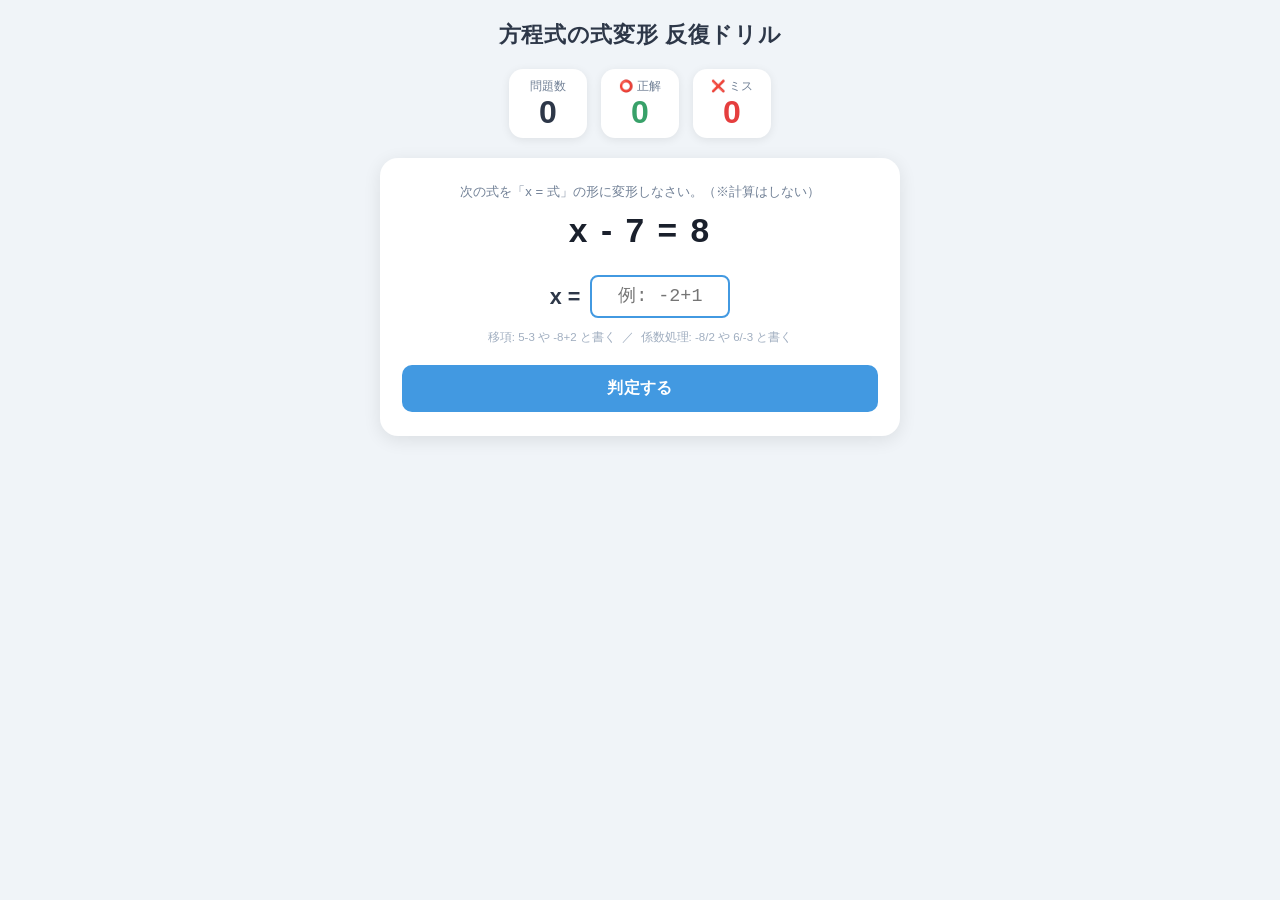
==== baka/index.html @ f58b98ed "Create index.html" ====
<!DOCTYPE html>
<html lang="ja">
<head>
<meta charset="UTF-8">
<meta name="viewport" content="width=device-width, initial-scale=1.0">
<title>方程式の式変形 反復ドリル</title>
<style>
* { box-sizing: border-box; margin: 0; padding: 0; }

body {
  font-family: 'Helvetica Neue', Arial, 'Hiragino Kaku Gothic ProN', 'Hiragino Sans', Meiryo, sans-serif;
  background: #f0f4f8;
  color: #1a202c;
  min-height: 100vh;
  padding: 20px 16px 40px;
}

header {
  text-align: center;
  margin-bottom: 20px;
}

header h1 {
  font-size: 1.35rem;
  color: #2d3748;
  font-weight: 800;
  letter-spacing: 0.03em;
}

/* ── Counter board ── */
.counter-board {
  display: flex;
  justify-content: center;
  gap: 14px;
  margin-bottom: 20px;
}

.counter-item {
  position: relative;
  background: #fff;
  border-radius: 14px;
  padding: 10px 18px;
  text-align: center;
  box-shadow: 0 2px 10px rgba(0,0,0,0.08);
  min-width: 78px;
}

.counter-label {
  font-size: 0.72rem;
  color: #718096;
  margin-bottom: 2px;
}

.counter-value {
  font-size: 2rem;
  font-weight: 900;
  line-height: 1;
  display: inline-block;
}

.counter-value.total   { color: #2d3748; }
.counter-value.correct { color: #38a169; }
.counter-value.miss    { color: #e53e3e; }

@keyframes popBounce {
  0%   { transform: scale(1); }
  45%  { transform: scale(1.6); }
  100% { transform: scale(1); }
}

.bounce { animation: popBounce 0.38s ease; }

@keyframes floatUp {
  0%   { opacity: 1; transform: translateX(-50%) translateY(0); }
  100% { opacity: 0; transform: translateX(-50%) translateY(-44px); }
}

.plus-one-float {
  position: absolute;
  top: 0;
  left: 50%;
  transform: translateX(-50%);
  font-size: 1.1rem;
  font-weight: 900;
  pointer-events: none;
  animation: floatUp 0.8s ease forwards;
  white-space: nowrap;
}

/* ── Card ── */
.card {
  background: #fff;
  border-radius: 18px;
  padding: 24px 22px;
  box-shadow: 0 4px 18px rgba(0,0,0,0.09);
  max-width: 520px;
  margin: 0 auto;
}

.instruction {
  font-size: 0.82rem;
  color: #718096;
  text-align: center;
  margin-bottom: 10px;
  line-height: 1.5;
}

.equation-display {
  font-size: 2.1rem;
  font-weight: 800;
  text-align: center;
  margin-bottom: 22px;
  color: #1a202c;
  letter-spacing: 0.06em;
  min-height: 2.6rem;
}

.input-row {
  display: flex;
  align-items: center;
  justify-content: center;
  gap: 10px;
  margin-bottom: 10px;
}

.x-label {
  font-size: 1.35rem;
  font-weight: 700;
  color: #2d3748;
  white-space: nowrap;
}

#answer-input {
  width: 140px;
  font-size: 1.15rem;
  padding: 9px 12px;
  border: 2px solid #cbd5e0;
  border-radius: 8px;
  outline: none;
  text-align: center;
  transition: border-color 0.2s;
  font-family: 'Courier New', Courier, monospace;
}

#answer-input:focus  { border-color: #4299e1; }
#answer-input:disabled { background: #f7fafc; color: #718096; }

.hint-text {
  text-align: center;
  font-size: 0.72rem;
  color: #a0aec0;
  margin-bottom: 18px;
  line-height: 1.6;
}

#submit-btn {
  display: block;
  width: 100%;
  padding: 13px;
  font-size: 1rem;
  font-weight: 700;
  border: none;
  border-radius: 10px;
  cursor: pointer;
  background: #4299e1;
  color: #fff;
  transition: background 0.2s, transform 0.1s;
  letter-spacing: 0.02em;
}

#submit-btn:hover  { background: #3182ce; }
#submit-btn:active { transform: scale(0.97); }
#submit-btn.next-mode       { background: #48bb78; }
#submit-btn.next-mode:hover { background: #38a169; }

/* ── Feedback ── */
.feedback { display: none; margin-top: 22px; }

.feedback.correct,
.feedback.incorrect,
.feedback.calculated-warning { display: block !important; }

.result-badge {
  font-size: 1.35rem;
  font-weight: 900;
  text-align: center;
  padding: 11px 10px;
  border-radius: 10px;
  margin-bottom: 14px;
  line-height: 1.4;
}

.correct-badge  { background: #c6f6d5; color: #276749; }
.warning-badge  { background: #fefcbf; color: #744210; }
.error-badge    { background: #fed7d7; color: #822727; }

.diff-table {
  width: 100%;
  border-collapse: collapse;
  margin-bottom: 14px;
}

.diff-table th {
  text-align: left;
  font-size: 0.76rem;
  color: #718096;
  padding: 5px 8px;
  white-space: nowrap;
  width: 115px;
  vertical-align: middle;
}

.diff-table td {
  padding: 6px 8px;
  font-weight: 700;
  font-size: 1.05rem;
  font-family: 'Courier New', Courier, monospace;
  word-break: break-all;
  vertical-align: middle;
}

.diff-table tr:first-child td {
  border-bottom: 1px solid #e2e8f0;
  padding-bottom: 8px;
}

.diff-table tr:last-child td {
  padding-top: 8px;
}

.char-error {
  color: #dc2626;
  background-color: #fee2e2;
  border: 2px dashed #ef4444;
  padding: 1px 6px;
  border-radius: 4px;
  font-weight: 900;
  display: inline-block;
}

.char-correct {
  color: #16a34a;
  background-color: #dcfce7;
  border: 2px solid #86efac;
  padding: 1px 6px;
  border-radius: 4px;
  font-weight: 900;
  display: inline-block;
}

.rule-box {
  background: #ebf8ff;
  border-left: 4px solid #63b3ed;
  padding: 10px 14px;
  border-radius: 0 8px 8px 0;
  font-size: 0.88rem;
  color: #2a4365;
  line-height: 1.65;
}

/* ── Mobile ── */
@media (max-width: 480px) {
  header h1 { font-size: 1.05rem; }

  .counter-board { gap: 8px; }
  .counter-item  { padding: 8px 10px; min-width: 66px; }
  .counter-value { font-size: 1.55rem; }
  .counter-label { font-size: 0.68rem; }

  .card { padding: 16px 14px; }

  .equation-display { font-size: 1.45rem; }

  #answer-input { width: 125px; font-size: 1rem; }
  .x-label      { font-size: 1.1rem; }

  .result-badge { font-size: 1.1rem; }

  .diff-table th { width: 90px; font-size: 0.7rem; }
  .diff-table td { font-size: 0.95rem; }

  .rule-box { font-size: 0.82rem; }
}
</style>
</head>
<body>

<header>
  <h1>方程式の式変形 反復ドリル</h1>
</header>

<div class="counter-board">
  <div class="counter-item">
    <div class="counter-label">問題数</div>
    <span class="counter-value total" id="cnt-total">0</span>
  </div>
  <div class="counter-item">
    <div class="counter-label">⭕️ 正解</div>
    <span class="counter-value correct" id="cnt-correct">0</span>
  </div>
  <div class="counter-item">
    <div class="counter-label">❌ ミス</div>
    <span class="counter-value miss" id="cnt-miss">0</span>
  </div>
</div>

<div class="card">
  <p class="instruction">次の式を「x = 式」の形に変形しなさい。（※計算はしない）</p>
  <div class="equation-display" id="equation"></div>

  <div class="input-row">
    <span class="x-label">x =</span>
    <input type="text" id="answer-input" placeholder="例: -2+1"
           autocomplete="off" autocorrect="off" autocapitalize="off" spellcheck="false">
  </div>

  <p class="hint-text">
    移項: 5-3 や -8+2 と書く &nbsp;／&nbsp; 係数処理: -8/2 や 6/-3 と書く
  </p>

  <button id="submit-btn">判定する</button>

  <div id="feedback-box" class="feedback">
    <div id="result-badge" class="result-badge"></div>
    <table class="diff-table" id="diff-table">
      <tr>
        <th>あなたの入力</th>
        <td id="user-display"></td>
      </tr>
      <tr>
        <th>書くべき正解</th>
        <td id="expected-display"></td>
      </tr>
    </table>
    <div id="rule-box" class="rule-box"></div>
  </div>
</div>

<script>
// ── State ────────────────────────────────────────────────────────────────────
let totalCount   = 0;
let correctCount = 0;
let missCount    = 0;
let isAnswered   = false;
let currentProblem = null;

// ── Problem generation ────────────────────────────────────────────────────────
function randInt(lo, hi) {
  return Math.floor(Math.random() * (hi - lo + 1)) + lo;
}

function randNonZero() {
  let n;
  do { n = randInt(-9, 9); } while (n === 0);
  return n;
}

// a in [-9,9] \ {0,1}
function randCoeff() {
  let n;
  do { n = randInt(-9, 9); } while (n === 0 || n === 1);
  return n;
}

function generateProblem() {
  if (Math.random() < 0.5) {
    // Pattern A: x ± a = b
    const a = randNonZero();
    const b = randNonZero();
    let displayEq, expected, ruleText;

    if (a > 0) {
      displayEq = `x + ${a} = ${b}`;
      expected  = `${b}-${a}`;
      ruleText  = `左辺の「+${a}」を右辺に移すときは、符号をひっくり返して「−${a}」にします。`;
    } else {
      const absA = Math.abs(a);
      displayEq = `x - ${absA} = ${b}`;
      expected  = `${b}+${absA}`;
      ruleText  = `左辺の「−${absA}」を右辺に移すときは、符号をひっくり返して「+${absA}」にします。`;
    }
    return { displayEq, expected, ruleText };

  } else {
    // Pattern B: ax = b
    const a = randCoeff();
    const b = randNonZero();

    let displayEq;
    if (a === -1)      displayEq = `-x = ${b}`;
    else if (a < 0)    displayEq = `${a}x = ${b}`;
    else               displayEq = `${a}x = ${b}`;

    const expected = `${b}/${a}`;
    const ruleText = `x に掛けてある係数「${a}」で両辺を割るため、右辺は「${b}/${a}」にします。（掛け算・割り算の移動では符号は変えません）`;
    return { displayEq, expected, ruleText };
  }
}

// ── Input processing ──────────────────────────────────────────────────────────
function normalizeString(s) {
  s = s.replace(/[\s　]/g, '');          // remove spaces (including full-width)
  s = s.replace(/^[xX]\s*=\s*/, '');         // strip leading x=
  s = s.replace(/[＋]/g, '+');
  s = s.replace(/[－−ー‐‑‒–—―−]/g, '-');
  s = s.replace(/[÷]/g, '/');
  s = s.replace(/[／]/g, '/');
  s = s.replace(/[０-９]/g, c => String.fromCharCode(c.charCodeAt(0) - 0xFF10 + 0x30));
  return s;
}

function isPureValueInput(s) {
  return !s.includes('+') && !s.includes('/') && /^-?\d+(\.\d+)?$/.test(s);
}

// 分数・加減式を有理数 {n, d} に解析する
function evalSimpleExpr(s) {
  const si = s.lastIndexOf('/');
  if (si > 0) {
    const n = parseInt(s.slice(0, si), 10), d = parseInt(s.slice(si + 1), 10);
    if (!isNaN(n) && !isNaN(d) && d !== 0) return { n, d };
    return null;
  }
  for (let i = 1; i < s.length; i++) {
    if (s[i] === '+') {
      const a = parseInt(s.slice(0, i), 10), b = parseInt(s.slice(i + 1), 10);
      if (!isNaN(a) && !isNaN(b)) return { n: a + b, d: 1 };
    }
    if (s[i] === '-') {
      const a = parseInt(s.slice(0, i), 10), b = parseInt(s.slice(i + 1), 10);
      if (!isNaN(a) && !isNaN(b)) return { n: a - b, d: 1 };
    }
  }
  const n = parseInt(s, 10);
  return isNaN(n) ? null : { n, d: 1 };
}

// 文字列は違うが値が等しい（例: "-8/3" と "8/-3"）かを判定
function isMathEquivalent(userVal, expectedVal) {
  const u = evalSimpleExpr(userVal), e = evalSimpleExpr(expectedVal);
  return !!(u && e && u.n * e.d === u.d * e.n);
}

function escHtml(s) {
  return s.replace(/&/g, '&amp;').replace(/</g, '&lt;').replace(/>/g, '&gt;');
}

// ── Diff visual ───────────────────────────────────────────────────────────────
function buildDiffVisual(userStr, expectedStr) {
  const maxLen = Math.max(userStr.length, expectedStr.length);
  let userHtml = '', expHtml = '';

  for (let i = 0; i < maxLen; i++) {
    const uc = i < userStr.length   ? userStr[i]     : null;
    const ec = i < expectedStr.length ? expectedStr[i] : null;

    if (uc === ec) {
      if (uc !== null) userHtml += escHtml(uc);
      if (ec !== null) expHtml  += escHtml(ec);
    } else {
      if (uc !== null) userHtml += `<span class="char-error">${escHtml(uc)}</span>`;
      if (ec !== null) expHtml  += `<span class="char-correct">${escHtml(ec)}</span>`;
    }
  }
  return { userHtml, expHtml };
}

// ── Sound ─────────────────────────────────────────────────────────────────────
function playTone(freqs, type, vol) {
  try {
    const ctx = new (window.AudioContext || window.webkitAudioContext)();
    freqs.forEach((freq, i) => {
      const osc  = ctx.createOscillator();
      const gain = ctx.createGain();
      osc.connect(gain);
      gain.connect(ctx.destination);
      osc.type = type;
      osc.frequency.value = freq;
      const t = ctx.currentTime + i * 0.18;
      gain.gain.setValueAtTime(vol, t);
      gain.gain.exponentialRampToValueAtTime(0.001, t + 0.28);
      osc.start(t);
      osc.stop(t + 0.3);
    });
  } catch (e) {}
}

const playCorrectSound   = () => playTone([659, 880], 'sine',     0.28);
const playIncorrectSound = () => playTone([140, 110], 'sawtooth', 0.25);

// ── Counter animation ─────────────────────────────────────────────────────────
function animateCounter(elId, floatText, floatColor) {
  const el = document.getElementById(elId);
  el.classList.remove('bounce');
  void el.offsetWidth; // force reflow
  el.classList.add('bounce');
  el.addEventListener('animationend', () => el.classList.remove('bounce'), { once: true });

  const floater = document.createElement('span');
  floater.className = 'plus-one-float';
  floater.textContent = floatText;
  floater.style.color = floatColor;
  el.closest('.counter-item').appendChild(floater);
  setTimeout(() => floater.remove(), 820);
}

// ── Load new problem ──────────────────────────────────────────────────────────
function loadNewProblem() {
  currentProblem = generateProblem();
  document.getElementById('equation').textContent = currentProblem.displayEq;

  const input = document.getElementById('answer-input');
  input.value    = '';
  input.disabled = false;

  const fb = document.getElementById('feedback-box');
  fb.className = 'feedback';

  const btn = document.getElementById('submit-btn');
  btn.textContent = '判定する';
  btn.className   = '';

  isAnswered = false;
  input.focus();
}

// ── Submit handler ────────────────────────────────────────────────────────────
function handleSubmit() {
  if (isAnswered) { loadNewProblem(); return; }

  const raw  = document.getElementById('answer-input').value.trim();
  if (!raw) return;

  const userVal     = normalizeString(raw);
  const expectedVal = currentProblem.expected;
  const isPure      = isPureValueInput(userVal);
  const isCorrect   = !isPure && userVal === expectedVal;
  const isSameValue = !isPure && !isCorrect && isMathEquivalent(userVal, expectedVal);

  // Increment total
  totalCount++;
  document.getElementById('cnt-total').textContent = totalCount;
  animateCounter('cnt-total', '+1', '#4a5568');

  // Disable input, switch button
  const input = document.getElementById('answer-input');
  input.disabled = true;
  const btn = document.getElementById('submit-btn');
  btn.textContent = '次の問題へ（Enter）';
  btn.className   = 'next-mode';
  isAnswered = true;

  const fb           = document.getElementById('feedback-box');
  const badge        = document.getElementById('result-badge');
  const userDisp     = document.getElementById('user-display');
  const expDisp      = document.getElementById('expected-display');
  const ruleBox      = document.getElementById('rule-box');

  ruleBox.textContent = currentProblem.ruleText;

  if (isCorrect) {
    // ── Case 1: Correct ───────────────────────────────────────────────
    correctCount++;
    document.getElementById('cnt-correct').textContent = correctCount;
    animateCounter('cnt-correct', '+1', '#38a169');
    playCorrectSound();

    fb.className = 'feedback correct';
    badge.className = 'result-badge correct-badge';
    badge.textContent = '⭕️ 大正解！';

    userDisp.innerHTML = `x = ${escHtml(raw)}`;
    expDisp.innerHTML  = `x = <span class="char-correct">${escHtml(expectedVal)}</span>`;

  } else if (isPure || isSameValue) {
    // ── Case 2: Calculated-value or equivalent-but-wrong-form warning ─
    missCount++;
    document.getElementById('cnt-miss').textContent = missCount;
    animateCounter('cnt-miss', '+1', '#e53e3e');
    playIncorrectSound();

    fb.className = 'feedback calculated-warning';
    badge.className = 'result-badge warning-badge';
    badge.textContent = '⚠️ 不正解（計算後の値ではなく式を書く）';

    userDisp.innerHTML = isPure
      ? `x = ${escHtml(raw)}（計算後の答え）`
      : `x = ${escHtml(raw)}（書き方が違います）`;
    expDisp.innerHTML  = `x = <span class="char-correct">${escHtml(expectedVal)}</span>`;

  } else {
    // ── Case 3: Wrong expression ──────────────────────────────────────
    missCount++;
    document.getElementById('cnt-miss').textContent = missCount;
    animateCounter('cnt-miss', '+1', '#e53e3e');
    playIncorrectSound();

    fb.className = 'feedback incorrect';
    badge.className = 'result-badge error-badge';
    badge.textContent = '❌ 不正解（間違っています）';

    const { userHtml, expHtml } = buildDiffVisual(userVal, expectedVal);
    userDisp.innerHTML = `x = ${userHtml}`;
    expDisp.innerHTML  = `x = ${expHtml}`;
  }
}

// ── Event listeners ───────────────────────────────────────────────────────────
document.getElementById('submit-btn').addEventListener('click', handleSubmit);

document.getElementById('answer-input').addEventListener('keydown', e => {
  if (e.key === 'Enter') { e.preventDefault(); handleSubmit(); }
});

document.addEventListener('keydown', e => {
  if (e.key === 'Enter' && isAnswered &&
      document.activeElement !== document.getElementById('answer-input')) {
    handleSubmit();
  }
});

// ── Init ──────────────────────────────────────────────────────────────────────
loadNewProblem();
</script>
</body>
</html>
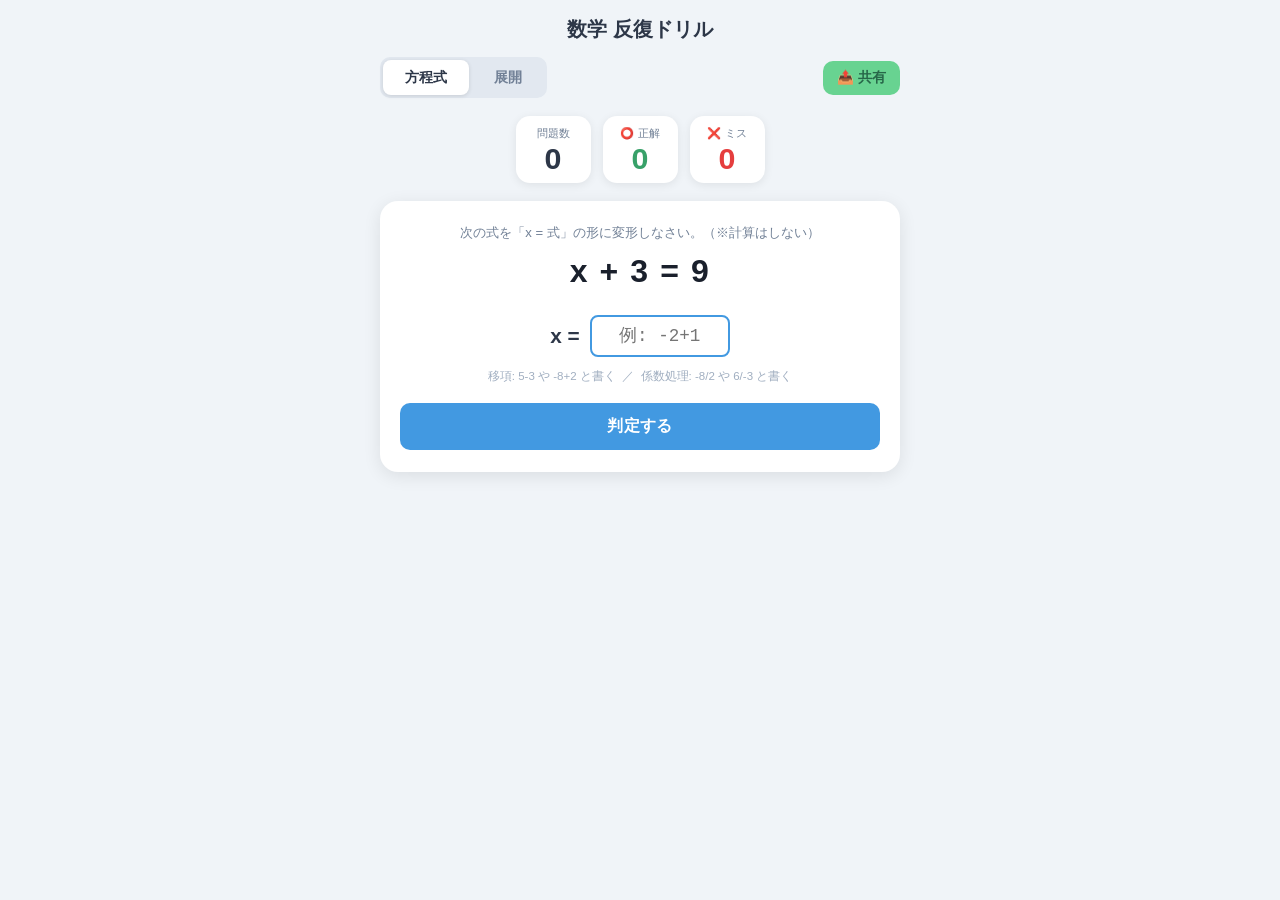
==== commit ecb7a0cb: "Update index.html" ====
--- a/baka/index.html
+++ b/baka/index.html
@@ -3,7 +3,7 @@
 <head>
 <meta charset="UTF-8">
 <meta name="viewport" content="width=device-width, initial-scale=1.0">
-<title>方程式の式変形 反復ドリル</title>
+<title>数学 反復ドリル</title>
 <style>
 * { box-sizing: border-box; margin: 0; padding: 0; }
 
@@ -12,52 +12,90 @@
   background: #f0f4f8;
   color: #1a202c;
   min-height: 100vh;
-  padding: 20px 16px 40px;
-}
-
-header {
-  text-align: center;
-  margin-bottom: 20px;
-}
-
-header h1 {
-  font-size: 1.35rem;
+  padding: 16px 16px 48px;
+}
+
+header { text-align: center; margin-bottom: 14px; }
+header h1 { font-size: 1.25rem; color: #2d3748; font-weight: 800; }
+
+/* ── Top bar: tabs + share ── */
+.top-bar {
+  display: flex;
+  align-items: center;
+  justify-content: space-between;
+  max-width: 520px;
+  margin: 0 auto 18px;
+  gap: 10px;
+}
+
+.tab-bar {
+  display: flex;
+  background: #e2e8f0;
+  border-radius: 10px;
+  padding: 3px;
+  gap: 3px;
+}
+
+.tab-btn {
+  padding: 8px 22px;
+  border: none;
+  border-radius: 8px;
+  font-size: 0.9rem;
+  font-weight: 700;
+  cursor: pointer;
+  background: transparent;
+  color: #718096;
+  transition: background 0.18s, color 0.18s;
+}
+.tab-btn.active {
+  background: #fff;
   color: #2d3748;
-  font-weight: 800;
-  letter-spacing: 0.03em;
-}
+  box-shadow: 0 1px 4px rgba(0,0,0,0.12);
+}
+
+#share-btn {
+  padding: 8px 14px;
+  border: none;
+  border-radius: 10px;
+  background: #68d391;
+  color: #276749;
+  font-size: 0.85rem;
+  font-weight: 700;
+  cursor: pointer;
+  white-space: nowrap;
+  transition: background 0.18s;
+}
+#share-btn:hover { background: #48bb78; }
+
+/* ── Tab panels ── */
+.tab-panel { display: none; }
+.tab-panel.active { display: block; }
 
 /* ── Counter board ── */
 .counter-board {
   display: flex;
   justify-content: center;
-  gap: 14px;
-  margin-bottom: 20px;
+  gap: 12px;
+  margin-bottom: 18px;
 }
 
 .counter-item {
   position: relative;
   background: #fff;
   border-radius: 14px;
-  padding: 10px 18px;
+  padding: 10px 16px;
   text-align: center;
   box-shadow: 0 2px 10px rgba(0,0,0,0.08);
-  min-width: 78px;
-}
-
-.counter-label {
-  font-size: 0.72rem;
-  color: #718096;
-  margin-bottom: 2px;
-}
-
+  min-width: 75px;
+}
+
+.counter-label { font-size: 0.7rem; color: #718096; margin-bottom: 2px; }
 .counter-value {
-  font-size: 2rem;
+  font-size: 1.9rem;
   font-weight: 900;
   line-height: 1;
   display: inline-block;
 }
-
 .counter-value.total   { color: #2d3748; }
 .counter-value.correct { color: #38a169; }
 .counter-value.miss    { color: #e53e3e; }
@@ -67,20 +105,17 @@
   45%  { transform: scale(1.6); }
   100% { transform: scale(1); }
 }
-
 .bounce { animation: popBounce 0.38s ease; }
 
 @keyframes floatUp {
   0%   { opacity: 1; transform: translateX(-50%) translateY(0); }
   100% { opacity: 0; transform: translateX(-50%) translateY(-44px); }
 }
-
 .plus-one-float {
   position: absolute;
-  top: 0;
-  left: 50%;
+  top: 0; left: 50%;
   transform: translateX(-50%);
-  font-size: 1.1rem;
+  font-size: 1rem;
   font-weight: 900;
   pointer-events: none;
   animation: floatUp 0.8s ease forwards;
@@ -91,7 +126,7 @@
 .card {
   background: #fff;
   border-radius: 18px;
-  padding: 24px 22px;
+  padding: 22px 20px;
   box-shadow: 0 4px 18px rgba(0,0,0,0.09);
   max-width: 520px;
   margin: 0 auto;
@@ -106,44 +141,30 @@
 }
 
 .equation-display {
-  font-size: 2.1rem;
+  font-size: 2rem;
   font-weight: 800;
   text-align: center;
-  margin-bottom: 22px;
+  margin-bottom: 20px;
   color: #1a202c;
-  letter-spacing: 0.06em;
+  letter-spacing: 0.05em;
   min-height: 2.6rem;
 }
 
-.input-row {
-  display: flex;
-  align-items: center;
-  justify-content: center;
-  gap: 10px;
-  margin-bottom: 10px;
-}
-
-.x-label {
-  font-size: 1.35rem;
-  font-weight: 700;
-  color: #2d3748;
-  white-space: nowrap;
-}
-
-#answer-input {
-  width: 140px;
-  font-size: 1.15rem;
-  padding: 9px 12px;
+/* ── Shared input styles ── */
+.answer-input {
+  font-size: 1.1rem;
+  padding: 9px 10px;
   border: 2px solid #cbd5e0;
   border-radius: 8px;
   outline: none;
   text-align: center;
-  transition: border-color 0.2s;
+  transition: border-color 0.18s;
   font-family: 'Courier New', Courier, monospace;
-}
-
-#answer-input:focus  { border-color: #4299e1; }
-#answer-input:disabled { background: #f7fafc; color: #718096; }
+  background: #fff;
+  color: #1a202c;
+}
+.answer-input:focus    { border-color: #4299e1; }
+.answer-input:disabled { background: #f7fafc; color: #718096; }
 
 .hint-text {
   text-align: center;
@@ -153,7 +174,8 @@
   line-height: 1.6;
 }
 
-#submit-btn {
+/* ── Submit button ── */
+.submit-btn {
   display: block;
   width: 100%;
   padding: 13px;
@@ -164,24 +186,80 @@
   cursor: pointer;
   background: #4299e1;
   color: #fff;
-  transition: background 0.2s, transform 0.1s;
+  transition: background 0.18s, transform 0.1s;
   letter-spacing: 0.02em;
-}
-
-#submit-btn:hover  { background: #3182ce; }
-#submit-btn:active { transform: scale(0.97); }
-#submit-btn.next-mode       { background: #48bb78; }
-#submit-btn.next-mode:hover { background: #38a169; }
+  margin-top: 4px;
+}
+.submit-btn:hover  { background: #3182ce; }
+.submit-btn:active { transform: scale(0.97); }
+.submit-btn.next-mode       { background: #48bb78; }
+.submit-btn.next-mode:hover { background: #38a169; }
+
+/* ── Equation tab input ── */
+.eq-input-row {
+  display: flex;
+  align-items: center;
+  justify-content: center;
+  gap: 10px;
+  margin-bottom: 10px;
+}
+.x-label {
+  font-size: 1.3rem;
+  font-weight: 700;
+  color: #2d3748;
+  white-space: nowrap;
+}
+#eq-answer { width: 140px; }
+
+/* ── Expansion tab input ── */
+.exp-input-row {
+  display: flex;
+  align-items: center;
+  justify-content: center;
+  gap: 7px;
+  margin-bottom: 10px;
+  flex-wrap: wrap;
+}
+.equals-label {
+  font-size: 1.3rem;
+  font-weight: 700;
+  color: #2d3748;
+}
+.exp-x-label {
+  font-size: 1.3rem;
+  font-weight: 700;
+  color: #2d3748;
+}
+#exp-coeff { width: 78px; }
+#exp-const { width: 68px; }
+
+.sign-toggle-btn {
+  width: 50px;
+  height: 42px;
+  font-size: 1.3rem;
+  font-weight: 900;
+  border: 2px solid #cbd5e0;
+  border-radius: 8px;
+  background: #fff;
+  cursor: pointer;
+  color: #2d3748;
+  transition: background 0.15s, border-color 0.15s;
+  display: flex;
+  align-items: center;
+  justify-content: center;
+  padding: 0;
+}
+.sign-toggle-btn:hover:not(:disabled) { background: #ebf8ff; border-color: #63b3ed; }
+.sign-toggle-btn:disabled { background: #f7fafc; color: #718096; cursor: default; }
 
 /* ── Feedback ── */
-.feedback { display: none; margin-top: 22px; }
-
+.feedback { display: none; margin-top: 20px; }
 .feedback.correct,
 .feedback.incorrect,
 .feedback.calculated-warning { display: block !important; }
 
 .result-badge {
-  font-size: 1.35rem;
+  font-size: 1.3rem;
   font-weight: 900;
   text-align: center;
   padding: 11px 10px;
@@ -189,27 +267,25 @@
   margin-bottom: 14px;
   line-height: 1.4;
 }
-
-.correct-badge  { background: #c6f6d5; color: #276749; }
-.warning-badge  { background: #fefcbf; color: #744210; }
-.error-badge    { background: #fed7d7; color: #822727; }
-
+.correct-badge { background: #c6f6d5; color: #276749; }
+.warning-badge { background: #fefcbf; color: #744210; }
+.error-badge   { background: #fed7d7; color: #822727; }
+
+/* ── Diff table ── */
 .diff-table {
   width: 100%;
   border-collapse: collapse;
   margin-bottom: 14px;
 }
-
 .diff-table th {
   text-align: left;
-  font-size: 0.76rem;
+  font-size: 0.74rem;
   color: #718096;
   padding: 5px 8px;
   white-space: nowrap;
-  width: 115px;
+  width: 110px;
   vertical-align: middle;
 }
-
 .diff-table td {
   padding: 6px 8px;
   font-weight: 700;
@@ -218,15 +294,8 @@
   word-break: break-all;
   vertical-align: middle;
 }
-
-.diff-table tr:first-child td {
-  border-bottom: 1px solid #e2e8f0;
-  padding-bottom: 8px;
-}
-
-.diff-table tr:last-child td {
-  padding-top: 8px;
-}
+.diff-table tr:first-child td { border-bottom: 1px solid #e2e8f0; padding-bottom: 8px; }
+.diff-table tr:last-child  td { padding-top: 8px; }
 
 .char-error {
   color: #dc2626;
@@ -237,7 +306,6 @@
   font-weight: 900;
   display: inline-block;
 }
-
 .char-correct {
   color: #16a34a;
   background-color: #dcfce7;
@@ -248,6 +316,11 @@
   display: inline-block;
 }
 
+/* field-level error/correct for expansion inputs */
+.field-error   { border-color: #ef4444 !important; background: #fee2e2 !important; color: #dc2626 !important; }
+.field-correct { border-color: #86efac !important; background: #dcfce7 !important; color: #16a34a !important; }
+
+/* ── Rule box ── */
 .rule-box {
   background: #ebf8ff;
   border-left: 4px solid #63b3ed;
@@ -260,25 +333,31 @@
 
 /* ── Mobile ── */
 @media (max-width: 480px) {
-  header h1 { font-size: 1.05rem; }
+  body { padding: 12px 12px 40px; }
+  header h1 { font-size: 1rem; }
+
+  .tab-btn { padding: 7px 14px; font-size: 0.82rem; }
+  #share-btn { padding: 7px 10px; font-size: 0.78rem; }
 
   .counter-board { gap: 8px; }
-  .counter-item  { padding: 8px 10px; min-width: 66px; }
+  .counter-item  { padding: 8px 10px; min-width: 64px; }
   .counter-value { font-size: 1.55rem; }
-  .counter-label { font-size: 0.68rem; }
+  .counter-label { font-size: 0.66rem; }
 
   .card { padding: 16px 14px; }
 
-  .equation-display { font-size: 1.45rem; }
-
-  #answer-input { width: 125px; font-size: 1rem; }
-  .x-label      { font-size: 1.1rem; }
-
-  .result-badge { font-size: 1.1rem; }
-
-  .diff-table th { width: 90px; font-size: 0.7rem; }
-  .diff-table td { font-size: 0.95rem; }
-
+  .equation-display { font-size: 1.5rem; }
+
+  #eq-answer { width: 125px; font-size: 1rem; }
+  .x-label, .equals-label, .exp-x-label { font-size: 1.1rem; }
+
+  #exp-coeff { width: 70px; font-size: 1rem; }
+  #exp-const { width: 62px; font-size: 1rem; }
+  .sign-toggle-btn { width: 44px; height: 38px; font-size: 1.2rem; }
+
+  .result-badge { font-size: 1.05rem; }
+  .diff-table th { width: 88px; font-size: 0.68rem; }
+  .diff-table td { font-size: 0.92rem; }
   .rule-box { font-size: 0.82rem; }
 }
 </style>
@@ -286,126 +365,137 @@
 <body>
 
 <header>
-  <h1>方程式の式変形 反復ドリル</h1>
+  <h1>数学 反復ドリル</h1>
 </header>
 
-<div class="counter-board">
-  <div class="counter-item">
-    <div class="counter-label">問題数</div>
-    <span class="counter-value total" id="cnt-total">0</span>
+<div class="top-bar">
+  <div class="tab-bar">
+    <button class="tab-btn active" data-tab="equation">方程式</button>
+    <button class="tab-btn" data-tab="expansion">展開</button>
   </div>
-  <div class="counter-item">
-    <div class="counter-label">⭕️ 正解</div>
-    <span class="counter-value correct" id="cnt-correct">0</span>
+  <button id="share-btn">📤 共有</button>
+</div>
+
+<!-- ═══════════════ 方程式タブ ═══════════════ -->
+<div id="tab-equation" class="tab-panel active">
+  <div class="counter-board">
+    <div class="counter-item">
+      <div class="counter-label">問題数</div>
+      <span class="counter-value total"   id="eq-cnt-total">0</span>
+    </div>
+    <div class="counter-item">
+      <div class="counter-label">⭕️ 正解</div>
+      <span class="counter-value correct" id="eq-cnt-correct">0</span>
+    </div>
+    <div class="counter-item">
+      <div class="counter-label">❌ ミス</div>
+      <span class="counter-value miss"    id="eq-cnt-miss">0</span>
+    </div>
   </div>
-  <div class="counter-item">
-    <div class="counter-label">❌ ミス</div>
-    <span class="counter-value miss" id="cnt-miss">0</span>
+
+  <div class="card">
+    <p class="instruction">次の式を「x = 式」の形に変形しなさい。（※計算はしない）</p>
+    <div class="equation-display" id="eq-equation"></div>
+
+    <div class="eq-input-row">
+      <span class="x-label">x =</span>
+      <input type="text" id="eq-answer" class="answer-input" placeholder="例: -2+1"
+             autocomplete="off" autocorrect="off" autocapitalize="off" spellcheck="false">
+    </div>
+
+    <p class="hint-text">移項: 5-3 や -8+2 と書く &nbsp;／&nbsp; 係数処理: -8/2 や 6/-3 と書く</p>
+
+    <button class="submit-btn" id="eq-submit-btn">判定する</button>
+
+    <div id="eq-feedback" class="feedback">
+      <div id="eq-result-badge" class="result-badge"></div>
+      <table class="diff-table">
+        <tr><th>あなたの入力</th><td id="eq-user-display"></td></tr>
+        <tr><th>書くべき正解</th><td id="eq-expected-display"></td></tr>
+      </table>
+      <div id="eq-rule-box" class="rule-box"></div>
+    </div>
   </div>
 </div>
 
-<div class="card">
-  <p class="instruction">次の式を「x = 式」の形に変形しなさい。（※計算はしない）</p>
-  <div class="equation-display" id="equation"></div>
-
-  <div class="input-row">
-    <span class="x-label">x =</span>
-    <input type="text" id="answer-input" placeholder="例: -2+1"
-           autocomplete="off" autocorrect="off" autocapitalize="off" spellcheck="false">
+<!-- ═══════════════ 展開タブ ═══════════════ -->
+<div id="tab-expansion" class="tab-panel">
+  <div class="counter-board">
+    <div class="counter-item">
+      <div class="counter-label">問題数</div>
+      <span class="counter-value total"   id="exp-cnt-total">0</span>
+    </div>
+    <div class="counter-item">
+      <div class="counter-label">⭕️ 正解</div>
+      <span class="counter-value correct" id="exp-cnt-correct">0</span>
+    </div>
+    <div class="counter-item">
+      <div class="counter-label">❌ ミス</div>
+      <span class="counter-value miss"    id="exp-cnt-miss">0</span>
+    </div>
   </div>
 
-  <p class="hint-text">
-    移項: 5-3 や -8+2 と書く &nbsp;／&nbsp; 係数処理: -8/2 や 6/-3 と書く
-  </p>
-
-  <button id="submit-btn">判定する</button>
-
-  <div id="feedback-box" class="feedback">
-    <div id="result-badge" class="result-badge"></div>
-    <table class="diff-table" id="diff-table">
-      <tr>
-        <th>あなたの入力</th>
-        <td id="user-display"></td>
-      </tr>
-      <tr>
-        <th>書くべき正解</th>
-        <td id="expected-display"></td>
-      </tr>
-    </table>
-    <div id="rule-box" class="rule-box"></div>
+  <div class="card">
+    <p class="instruction">括弧を展開しなさい。係数・符号・定数の3か所を入力する。</p>
+    <div class="equation-display" id="exp-equation"></div>
+
+    <div class="exp-input-row">
+      <span class="equals-label">=</span>
+      <input type="text" id="exp-coeff" class="answer-input" placeholder="-6"
+             autocomplete="off" autocorrect="off" autocapitalize="off" spellcheck="false">
+      <span class="exp-x-label">x</span>
+      <button type="button" id="exp-sign-btn" class="sign-toggle-btn" data-value="+">＋</button>
+      <input type="text" id="exp-const" class="answer-input" placeholder="8"
+             autocomplete="off" autocorrect="off" autocapitalize="off" spellcheck="false">
+    </div>
+
+    <p class="hint-text">x の係数（例: -6）→ 符号ボタンをタップで切替 → 定数（例: 8）</p>
+
+    <button class="submit-btn" id="exp-submit-btn">判定する</button>
+
+    <div id="exp-feedback" class="feedback">
+      <div id="exp-result-badge" class="result-badge"></div>
+      <table class="diff-table">
+        <tr><th>あなたの入力</th><td id="exp-user-display"></td></tr>
+        <tr><th>書くべき正解</th><td id="exp-expected-display"></td></tr>
+      </table>
+      <div id="exp-rule-box" class="rule-box"></div>
+    </div>
   </div>
 </div>
 
 <script>
-// ── State ────────────────────────────────────────────────────────────────────
-let totalCount   = 0;
-let correctCount = 0;
-let missCount    = 0;
-let isAnswered   = false;
-let currentProblem = null;
-
-// ── Problem generation ────────────────────────────────────────────────────────
+// ── Tab switching ─────────────────────────────────────────────────────────────
+document.querySelectorAll('.tab-btn').forEach(btn => {
+  btn.addEventListener('click', () => {
+    document.querySelectorAll('.tab-btn').forEach(b => b.classList.remove('active'));
+    document.querySelectorAll('.tab-panel').forEach(p => p.classList.remove('active'));
+    btn.classList.add('active');
+    document.getElementById('tab-' + btn.dataset.tab).classList.add('active');
+  });
+});
+
+// ── Shared utilities ──────────────────────────────────────────────────────────
 function randInt(lo, hi) {
   return Math.floor(Math.random() * (hi - lo + 1)) + lo;
 }
 
-function randNonZero() {
-  let n;
-  do { n = randInt(-9, 9); } while (n === 0);
-  return n;
-}
-
-// a in [-9,9] \ {0,1}
-function randCoeff() {
-  let n;
-  do { n = randInt(-9, 9); } while (n === 0 || n === 1);
-  return n;
-}
-
-function generateProblem() {
-  if (Math.random() < 0.5) {
-    // Pattern A: x ± a = b
-    const a = randNonZero();
-    const b = randNonZero();
-    let displayEq, expected, ruleText;
-
-    if (a > 0) {
-      displayEq = `x + ${a} = ${b}`;
-      expected  = `${b}-${a}`;
-      ruleText  = `左辺の「+${a}」を右辺に移すときは、符号をひっくり返して「−${a}」にします。`;
-    } else {
-      const absA = Math.abs(a);
-      displayEq = `x - ${absA} = ${b}`;
-      expected  = `${b}+${absA}`;
-      ruleText  = `左辺の「−${absA}」を右辺に移すときは、符号をひっくり返して「+${absA}」にします。`;
-    }
-    return { displayEq, expected, ruleText };
-
-  } else {
-    // Pattern B: ax = b
-    const a = randCoeff();
-    const b = randNonZero();
-
-    let displayEq;
-    if (a === -1)      displayEq = `-x = ${b}`;
-    else if (a < 0)    displayEq = `${a}x = ${b}`;
-    else               displayEq = `${a}x = ${b}`;
-
-    const expected = `${b}/${a}`;
-    const ruleText = `x に掛けてある係数「${a}」で両辺を割るため、右辺は「${b}/${a}」にします。（掛け算・割り算の移動では符号は変えません）`;
-    return { displayEq, expected, ruleText };
-  }
-}
-
-// ── Input processing ──────────────────────────────────────────────────────────
 function normalizeString(s) {
-  s = s.replace(/[\s　]/g, '');          // remove spaces (including full-width)
-  s = s.replace(/^[xX]\s*=\s*/, '');         // strip leading x=
+  s = s.replace(/[\s　]/g, '');
+  s = s.replace(/^[xX]\s*=\s*/, '');
   s = s.replace(/[＋]/g, '+');
-  s = s.replace(/[－−ー‐‑‒–—―−]/g, '-');
+  s = s.replace(/[－−ー‐‑‒–—―−−]/g, '-');
   s = s.replace(/[÷]/g, '/');
   s = s.replace(/[／]/g, '/');
   s = s.replace(/[０-９]/g, c => String.fromCharCode(c.charCodeAt(0) - 0xFF10 + 0x30));
+  s = s.replace(/[ｘＸ]/g, 'x');
+  return s;
+}
+
+// For integer fields: also strip leading '+'
+function normalizeInt(s) {
+  s = normalizeString(s);
+  if (s.startsWith('+')) s = s.slice(1);
   return s;
 }
 
@@ -413,7 +503,10 @@
   return !s.includes('+') && !s.includes('/') && /^-?\d+(\.\d+)?$/.test(s);
 }
 
-// 分数・加減式を有理数 {n, d} に解析する
+function escHtml(s) {
+  return String(s).replace(/&/g, '&amp;').replace(/</g, '&lt;').replace(/>/g, '&gt;');
+}
+
 function evalSimpleExpr(s) {
   const si = s.lastIndexOf('/');
   if (si > 0) {
@@ -435,192 +528,352 @@
   return isNaN(n) ? null : { n, d: 1 };
 }
 
-// 文字列は違うが値が等しい（例: "-8/3" と "8/-3"）かを判定
 function isMathEquivalent(userVal, expectedVal) {
   const u = evalSimpleExpr(userVal), e = evalSimpleExpr(expectedVal);
   return !!(u && e && u.n * e.d === u.d * e.n);
 }
 
-function escHtml(s) {
-  return s.replace(/&/g, '&amp;').replace(/</g, '&lt;').replace(/>/g, '&gt;');
-}
-
-// ── Diff visual ───────────────────────────────────────────────────────────────
 function buildDiffVisual(userStr, expectedStr) {
   const maxLen = Math.max(userStr.length, expectedStr.length);
-  let userHtml = '', expHtml = '';
-
+  let uHtml = '', eHtml = '';
   for (let i = 0; i < maxLen; i++) {
-    const uc = i < userStr.length   ? userStr[i]     : null;
+    const uc = i < userStr.length    ? userStr[i]     : null;
     const ec = i < expectedStr.length ? expectedStr[i] : null;
-
     if (uc === ec) {
-      if (uc !== null) userHtml += escHtml(uc);
-      if (ec !== null) expHtml  += escHtml(ec);
+      if (uc !== null) uHtml += escHtml(uc);
+      if (ec !== null) eHtml += escHtml(ec);
     } else {
-      if (uc !== null) userHtml += `<span class="char-error">${escHtml(uc)}</span>`;
-      if (ec !== null) expHtml  += `<span class="char-correct">${escHtml(ec)}</span>`;
+      if (uc !== null) uHtml += `<span class="char-error">${escHtml(uc)}</span>`;
+      if (ec !== null) eHtml += `<span class="char-correct">${escHtml(ec)}</span>`;
     }
   }
-  return { userHtml, expHtml };
-}
-
-// ── Sound ─────────────────────────────────────────────────────────────────────
+  return { uHtml, eHtml };
+}
+
 function playTone(freqs, type, vol) {
   try {
     const ctx = new (window.AudioContext || window.webkitAudioContext)();
     freqs.forEach((freq, i) => {
-      const osc  = ctx.createOscillator();
-      const gain = ctx.createGain();
-      osc.connect(gain);
-      gain.connect(ctx.destination);
-      osc.type = type;
-      osc.frequency.value = freq;
+      const osc = ctx.createOscillator(), gain = ctx.createGain();
+      osc.connect(gain); gain.connect(ctx.destination);
+      osc.type = type; osc.frequency.value = freq;
       const t = ctx.currentTime + i * 0.18;
       gain.gain.setValueAtTime(vol, t);
       gain.gain.exponentialRampToValueAtTime(0.001, t + 0.28);
-      osc.start(t);
-      osc.stop(t + 0.3);
+      osc.start(t); osc.stop(t + 0.3);
     });
-  } catch (e) {}
-}
-
+  } catch(e) {}
+}
 const playCorrectSound   = () => playTone([659, 880], 'sine',     0.28);
 const playIncorrectSound = () => playTone([140, 110], 'sawtooth', 0.25);
 
-// ── Counter animation ─────────────────────────────────────────────────────────
 function animateCounter(elId, floatText, floatColor) {
   const el = document.getElementById(elId);
   el.classList.remove('bounce');
-  void el.offsetWidth; // force reflow
+  void el.offsetWidth;
   el.classList.add('bounce');
   el.addEventListener('animationend', () => el.classList.remove('bounce'), { once: true });
-
-  const floater = document.createElement('span');
-  floater.className = 'plus-one-float';
-  floater.textContent = floatText;
-  floater.style.color = floatColor;
-  el.closest('.counter-item').appendChild(floater);
-  setTimeout(() => floater.remove(), 820);
-}
-
-// ── Load new problem ──────────────────────────────────────────────────────────
-function loadNewProblem() {
-  currentProblem = generateProblem();
-  document.getElementById('equation').textContent = currentProblem.displayEq;
-
-  const input = document.getElementById('answer-input');
-  input.value    = '';
-  input.disabled = false;
-
-  const fb = document.getElementById('feedback-box');
-  fb.className = 'feedback';
-
-  const btn = document.getElementById('submit-btn');
-  btn.textContent = '判定する';
-  btn.className   = '';
-
-  isAnswered = false;
-  input.focus();
-}
-
-// ── Submit handler ────────────────────────────────────────────────────────────
-function handleSubmit() {
-  if (isAnswered) { loadNewProblem(); return; }
-
-  const raw  = document.getElementById('answer-input').value.trim();
+  const f = document.createElement('span');
+  f.className = 'plus-one-float';
+  f.textContent = floatText;
+  f.style.color = floatColor;
+  el.closest('.counter-item').appendChild(f);
+  setTimeout(() => f.remove(), 820);
+}
+
+function getCount(id) { return parseInt(document.getElementById(id).textContent, 10) || 0; }
+function setCount(id, n) { document.getElementById(id).textContent = n; }
+
+// ── Share ─────────────────────────────────────────────────────────────────────
+document.getElementById('share-btn').addEventListener('click', async () => {
+  const eqT = getCount('eq-cnt-total'), eqC = getCount('eq-cnt-correct'), eqM = getCount('eq-cnt-miss');
+  const exT = getCount('exp-cnt-total'), exC = getCount('exp-cnt-correct'), exM = getCount('exp-cnt-miss');
+  const text = [
+    '📐 数学 反復ドリル 結果',
+    '',
+    `【方程式】${eqT}問　⭕️${eqC}問　❌${eqM}問`,
+    `【展開】　${exT}問　⭕️${exC}問　❌${exM}問`,
+  ].join('\n');
+
+  if (navigator.share) {
+    try { await navigator.share({ title: '数学 反復ドリル 結果', text }); return; } catch(e) {}
+  }
+  window.open('https://line.me/R/share?text=' + encodeURIComponent(text), '_blank');
+});
+
+// ═══════════════════════════════════════════════════════════════════════════════
+// 方程式タブ
+// ═══════════════════════════════════════════════════════════════════════════════
+let eqAnswered = false;
+let eqProblem  = null;
+
+function randNonZero() { let n; do { n = randInt(-9, 9); } while (n === 0); return n; }
+function randCoeff()   { let n; do { n = randInt(-9, 9); } while (n === 0 || n === 1); return n; }
+
+function generateEqProblem() {
+  if (Math.random() < 0.5) {
+    const a = randNonZero(), b = randNonZero();
+    if (a > 0) {
+      return {
+        displayEq: `x + ${a} = ${b}`,
+        expected:  `${b}-${a}`,
+        ruleText:  `左辺の「+${a}」を右辺に移すときは、符号をひっくり返して「−${a}」にします。`
+      };
+    } else {
+      const absA = Math.abs(a);
+      return {
+        displayEq: `x - ${absA} = ${b}`,
+        expected:  `${b}+${absA}`,
+        ruleText:  `左辺の「−${absA}」を右辺に移すときは、符号をひっくり返して「+${absA}」にします。`
+      };
+    }
+  } else {
+    const a = randCoeff(), b = randNonZero();
+    return {
+      displayEq: a === -1 ? `-x = ${b}` : `${a}x = ${b}`,
+      expected:  `${b}/${a}`,
+      ruleText:  `x に掛けてある係数「${a}」で両辺を割るため、右辺は「${b}/${a}」にします。（掛け算・割り算の移動では符号は変えません）`
+    };
+  }
+}
+
+function eqLoadNew() {
+  eqProblem  = generateEqProblem();
+  eqAnswered = false;
+  document.getElementById('eq-equation').textContent = eqProblem.displayEq;
+  const inp = document.getElementById('eq-answer');
+  inp.value = ''; inp.disabled = false; inp.classList.remove('field-error', 'field-correct');
+  const btn = document.getElementById('eq-submit-btn');
+  btn.textContent = '判定する'; btn.className = 'submit-btn';
+  document.getElementById('eq-feedback').className = 'feedback';
+  inp.focus();
+}
+
+function eqSubmit() {
+  if (eqAnswered) { eqLoadNew(); return; }
+  const raw = document.getElementById('eq-answer').value.trim();
   if (!raw) return;
 
   const userVal     = normalizeString(raw);
-  const expectedVal = currentProblem.expected;
+  const expectedVal = eqProblem.expected;
   const isPure      = isPureValueInput(userVal);
   const isCorrect   = !isPure && userVal === expectedVal;
-  const isSameValue = !isPure && !isCorrect && isMathEquivalent(userVal, expectedVal);
-
-  // Increment total
-  totalCount++;
-  document.getElementById('cnt-total').textContent = totalCount;
-  animateCounter('cnt-total', '+1', '#4a5568');
-
-  // Disable input, switch button
-  const input = document.getElementById('answer-input');
-  input.disabled = true;
-  const btn = document.getElementById('submit-btn');
-  btn.textContent = '次の問題へ（Enter）';
-  btn.className   = 'next-mode';
-  isAnswered = true;
-
-  const fb           = document.getElementById('feedback-box');
-  const badge        = document.getElementById('result-badge');
-  const userDisp     = document.getElementById('user-display');
-  const expDisp      = document.getElementById('expected-display');
-  const ruleBox      = document.getElementById('rule-box');
-
-  ruleBox.textContent = currentProblem.ruleText;
+  const isSameVal   = !isPure && !isCorrect && isMathEquivalent(userVal, expectedVal);
+
+  const newTotal = getCount('eq-cnt-total') + 1;
+  setCount('eq-cnt-total', newTotal);
+  animateCounter('eq-cnt-total', '+1', '#4a5568');
+
+  document.getElementById('eq-answer').disabled = true;
+  const btn = document.getElementById('eq-submit-btn');
+  btn.textContent = '次の問題へ（Enter）'; btn.className = 'submit-btn next-mode';
+  eqAnswered = true;
+
+  const fb    = document.getElementById('eq-feedback');
+  const badge = document.getElementById('eq-result-badge');
+  const uDisp = document.getElementById('eq-user-display');
+  const eDisp = document.getElementById('eq-expected-display');
+  document.getElementById('eq-rule-box').textContent = eqProblem.ruleText;
 
   if (isCorrect) {
-    // ── Case 1: Correct ───────────────────────────────────────────────
-    correctCount++;
-    document.getElementById('cnt-correct').textContent = correctCount;
-    animateCounter('cnt-correct', '+1', '#38a169');
+    setCount('eq-cnt-correct', getCount('eq-cnt-correct') + 1);
+    animateCounter('eq-cnt-correct', '+1', '#38a169');
     playCorrectSound();
-
     fb.className = 'feedback correct';
-    badge.className = 'result-badge correct-badge';
-    badge.textContent = '⭕️ 大正解！';
-
-    userDisp.innerHTML = `x = ${escHtml(raw)}`;
-    expDisp.innerHTML  = `x = <span class="char-correct">${escHtml(expectedVal)}</span>`;
-
-  } else if (isPure || isSameValue) {
-    // ── Case 2: Calculated-value or equivalent-but-wrong-form warning ─
-    missCount++;
-    document.getElementById('cnt-miss').textContent = missCount;
-    animateCounter('cnt-miss', '+1', '#e53e3e');
+    badge.className = 'result-badge correct-badge'; badge.textContent = '⭕️ 大正解！';
+    uDisp.innerHTML = `x = ${escHtml(raw)}`;
+    eDisp.innerHTML = `x = <span class="char-correct">${escHtml(expectedVal)}</span>`;
+
+  } else if (isPure || isSameVal) {
+    setCount('eq-cnt-miss', getCount('eq-cnt-miss') + 1);
+    animateCounter('eq-cnt-miss', '+1', '#e53e3e');
     playIncorrectSound();
-
     fb.className = 'feedback calculated-warning';
     badge.className = 'result-badge warning-badge';
     badge.textContent = '⚠️ 不正解（計算後の値ではなく式を書く）';
-
-    userDisp.innerHTML = isPure
+    uDisp.innerHTML = isPure
       ? `x = ${escHtml(raw)}（計算後の答え）`
       : `x = ${escHtml(raw)}（書き方が違います）`;
-    expDisp.innerHTML  = `x = <span class="char-correct">${escHtml(expectedVal)}</span>`;
+    eDisp.innerHTML = `x = <span class="char-correct">${escHtml(expectedVal)}</span>`;
 
   } else {
-    // ── Case 3: Wrong expression ──────────────────────────────────────
-    missCount++;
-    document.getElementById('cnt-miss').textContent = missCount;
-    animateCounter('cnt-miss', '+1', '#e53e3e');
+    setCount('eq-cnt-miss', getCount('eq-cnt-miss') + 1);
+    animateCounter('eq-cnt-miss', '+1', '#e53e3e');
     playIncorrectSound();
-
     fb.className = 'feedback incorrect';
-    badge.className = 'result-badge error-badge';
-    badge.textContent = '❌ 不正解（間違っています）';
-
-    const { userHtml, expHtml } = buildDiffVisual(userVal, expectedVal);
-    userDisp.innerHTML = `x = ${userHtml}`;
-    expDisp.innerHTML  = `x = ${expHtml}`;
+    badge.className = 'result-badge error-badge'; badge.textContent = '❌ 不正解（間違っています）';
+    const { uHtml, eHtml } = buildDiffVisual(userVal, expectedVal);
+    uDisp.innerHTML = `x = ${uHtml}`;
+    eDisp.innerHTML = `x = ${eHtml}`;
   }
 }
 
-// ── Event listeners ───────────────────────────────────────────────────────────
-document.getElementById('submit-btn').addEventListener('click', handleSubmit);
-
-document.getElementById('answer-input').addEventListener('keydown', e => {
-  if (e.key === 'Enter') { e.preventDefault(); handleSubmit(); }
+document.getElementById('eq-submit-btn').addEventListener('click', eqSubmit);
+document.getElementById('eq-answer').addEventListener('keydown', e => {
+  if (e.key === 'Enter') { e.preventDefault(); eqSubmit(); }
 });
 
+// ═══════════════════════════════════════════════════════════════════════════════
+// 展開タブ
+// ═══════════════════════════════════════════════════════════════════════════════
+let expAnswered = false;
+let expProblem  = null;
+
+// Sign toggle button
+const signBtn = document.getElementById('exp-sign-btn');
+signBtn.addEventListener('click', () => {
+  if (expAnswered) return;
+  const next = signBtn.dataset.value === '+' ? '-' : '+';
+  signBtn.dataset.value = next;
+  signBtn.textContent   = next === '+' ? '＋' : '－';
+});
+
+function randExpA() {
+  const pool = [-5,-4,-3,-2,2,3,4,5];
+  return pool[Math.floor(Math.random() * pool.length)];
+}
+
+function generateExpProblem() {
+  const a = randExpA();
+  const b = randInt(1, 5);       // inner x coefficient, positive
+  let c;
+  do { c = randInt(-5, 5); } while (c === 0);
+
+  // Display: a(bx + c) or a(bx - |c|)
+  const innerX   = b === 1 ? 'x' : `${b}x`;
+  const innerStr = c > 0
+    ? `${innerX}+${c}`
+    : `${innerX}-${Math.abs(c)}`;
+
+  const aStr = a < 0 ? `-${Math.abs(a)}` : `${a}`;
+  const displayEq = `${aStr}(${innerStr})`;
+
+  const coeff    = a * b;
+  const constant = a * c;
+
+  // expected: [coeff]x [sign] [|constant|]
+  const expectedSign  = constant > 0 ? '+' : '-';
+  const expectedConst = Math.abs(constant);
+
+  const innerXRule = b === 1 ? 'x' : `${b}x`;
+  const ruleText = `括弧の外の「${a}」を中の各項に掛けます。` +
+    `${a}×${innerXRule}=${coeff}x、${a}×(${c})=${constant}。`;
+
+  return { displayEq, coeff, expectedSign, expectedConst, ruleText };
+}
+
+function expLoadNew() {
+  expProblem  = generateExpProblem();
+  expAnswered = false;
+  document.getElementById('exp-equation').textContent = expProblem.displayEq;
+
+  const coeffEl = document.getElementById('exp-coeff');
+  const constEl = document.getElementById('exp-const');
+  coeffEl.value = ''; coeffEl.disabled = false;
+  constEl.value = ''; constEl.disabled = false;
+  [coeffEl, constEl, signBtn].forEach(el => el.classList.remove('field-error', 'field-correct'));
+
+  signBtn.dataset.value = '+';
+  signBtn.textContent   = '＋';
+  signBtn.disabled      = false;
+
+  const btn = document.getElementById('exp-submit-btn');
+  btn.textContent = '判定する'; btn.className = 'submit-btn';
+  document.getElementById('exp-feedback').className = 'feedback';
+  coeffEl.focus();
+}
+
+function expSubmit() {
+  if (expAnswered) { expLoadNew(); return; }
+
+  const rawCoeff = document.getElementById('exp-coeff').value.trim();
+  const rawConst = document.getElementById('exp-const').value.trim();
+  if (!rawCoeff || !rawConst) return;
+
+  const normCoeff  = normalizeInt(rawCoeff);
+  const normConst  = normalizeInt(rawConst);
+  const signVal    = signBtn.dataset.value;
+
+  const parsedCoeff = parseInt(normCoeff, 10);
+  const parsedConst = parseInt(normConst, 10);
+
+  const coeffOk = !isNaN(parsedCoeff) && parsedCoeff === expProblem.coeff;
+  const signOk  = signVal === expProblem.expectedSign;
+  const constOk = !isNaN(parsedConst) && parsedConst === expProblem.expectedConst;
+  const isCorrect = coeffOk && signOk && constOk;
+
+  const newTotal = getCount('exp-cnt-total') + 1;
+  setCount('exp-cnt-total', newTotal);
+  animateCounter('exp-cnt-total', '+1', '#4a5568');
+
+  document.getElementById('exp-coeff').disabled = true;
+  document.getElementById('exp-const').disabled = true;
+  signBtn.disabled = true;
+
+  const btn = document.getElementById('exp-submit-btn');
+  btn.textContent = '次の問題へ（Enter）'; btn.className = 'submit-btn next-mode';
+  expAnswered = true;
+
+  // Field-level highlight
+  document.getElementById('exp-coeff').classList.add(coeffOk ? 'field-correct' : 'field-error');
+  signBtn.classList.add(signOk ? 'field-correct' : 'field-error');
+  document.getElementById('exp-const').classList.add(constOk ? 'field-correct' : 'field-error');
+
+  const fb    = document.getElementById('exp-feedback');
+  const badge = document.getElementById('exp-result-badge');
+  const uDisp = document.getElementById('exp-user-display');
+  const eDisp = document.getElementById('exp-expected-display');
+  document.getElementById('exp-rule-box').textContent = expProblem.ruleText;
+
+  const signChar    = signVal === '+' ? '＋' : '－';
+  const expSignChar = expProblem.expectedSign === '+' ? '＋' : '－';
+
+  const cc = (ok, txt) => ok
+    ? `<span class="char-correct">${escHtml(txt)}</span>`
+    : `<span class="char-error">${escHtml(txt)}</span>`;
+
+  uDisp.innerHTML = `${cc(coeffOk, rawCoeff)}x ${cc(signOk, signChar)} ${cc(constOk, rawConst)}`;
+  eDisp.innerHTML =
+    `<span class="char-correct">${escHtml(String(expProblem.coeff))}</span>x ` +
+    `<span class="char-correct">${expSignChar}</span> ` +
+    `<span class="char-correct">${escHtml(String(expProblem.expectedConst))}</span>`;
+
+  if (isCorrect) {
+    setCount('exp-cnt-correct', getCount('exp-cnt-correct') + 1);
+    animateCounter('exp-cnt-correct', '+1', '#38a169');
+    playCorrectSound();
+    fb.className = 'feedback correct';
+    badge.className = 'result-badge correct-badge'; badge.textContent = '⭕️ 大正解！';
+  } else {
+    setCount('exp-cnt-miss', getCount('exp-cnt-miss') + 1);
+    animateCounter('exp-cnt-miss', '+1', '#e53e3e');
+    playIncorrectSound();
+    fb.className = 'feedback incorrect';
+    badge.className = 'result-badge error-badge'; badge.textContent = '❌ 不正解（間違っています）';
+  }
+}
+
+document.getElementById('exp-submit-btn').addEventListener('click', expSubmit);
+['exp-coeff', 'exp-const'].forEach(id => {
+  document.getElementById(id).addEventListener('keydown', e => {
+    if (e.key === 'Enter') { e.preventDefault(); expSubmit(); }
+  });
+});
+
+// ── Global Enter key (after answering) ───────────────────────────────────────
 document.addEventListener('keydown', e => {
-  if (e.key === 'Enter' && isAnswered &&
-      document.activeElement !== document.getElementById('answer-input')) {
-    handleSubmit();
+  if (e.key !== 'Enter') return;
+  const activeId = document.activeElement ? document.activeElement.id : '';
+  if (document.getElementById('tab-equation').classList.contains('active')) {
+    if (activeId !== 'eq-answer' && eqAnswered) eqSubmit();
+  } else if (document.getElementById('tab-expansion').classList.contains('active')) {
+    if (activeId !== 'exp-coeff' && activeId !== 'exp-const' && expAnswered) expSubmit();
   }
 });
 
-// ── Init ──────────────────────────────────────────────────────────────────────
-loadNewProblem();
+// ── Initialize ────────────────────────────────────────────────────────────────
+eqLoadNew();
+expLoadNew();
 </script>
 </body>
 </html>
